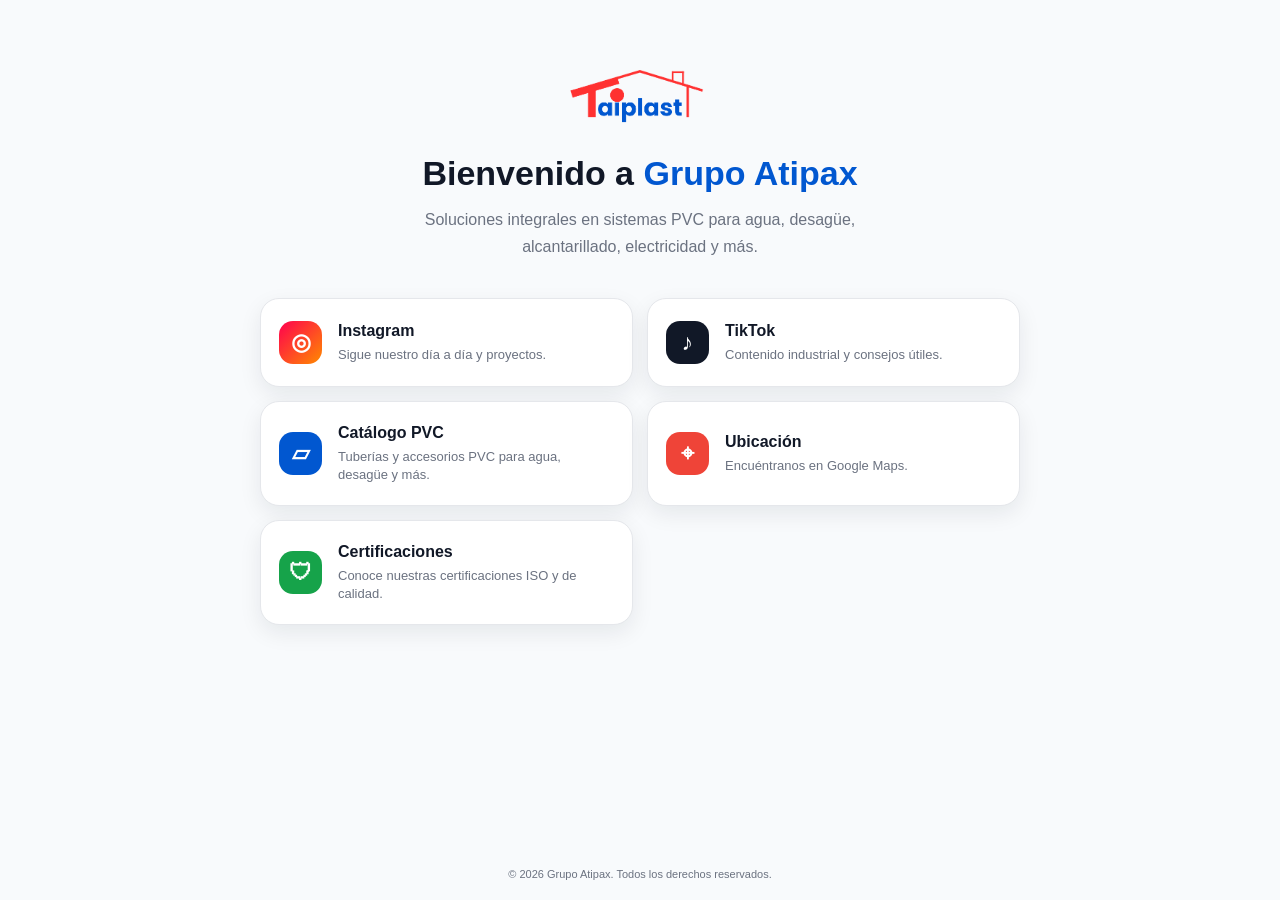
==== index.html @ 7e50f28f "Publica catalogo web de Taiplast" ====
<!DOCTYPE html>
<html lang="es">
<head>
  <meta charset="UTF-8" />
  <meta name="viewport" content="width=device-width, initial-scale=1.0" />
  <title>Grupo Atipax</title>
  <link rel="stylesheet" href="Style/Index.css" />
</head>
<body>
  <main class="page">
    <section class="hero">
      <img src="img/logo taiplast.png" alt="Grupo Atipax" class="logo" />

      <h1>Bienvenido a <span>Grupo Atipax</span></h1>
      <p>
        Soluciones integrales en sistemas PVC para agua, desagüe,
        alcantarillado, electricidad y más.
      </p>
    </section>

    <section class="menu">
      <a class="card instagram" href="https://www.instagram.com/taiplast.pvc/">
        <div class="icon">◎</div>
        <div>
          <h2>Instagram</h2>
          <p>Sigue nuestro día a día y proyectos.</p>
        </div>
      </a>

      <a class="card tiktok" href="https://www.tiktok.com/@taiplast">
        <div class="icon">♪</div>
        <div>
          <h2>TikTok</h2>
          <p>Contenido industrial y consejos útiles.</p>
        </div>
      </a>

      <a class="card catalogo" href="Catalogo.html">
        <div class="icon">▱</div>
        <div>
          <h2>Catálogo PVC</h2>
          <p>Tuberías y accesorios PVC para agua, desagüe y más.</p>
        </div>
      </a>

      <a class="card ubicacion" href="https://maps.app.goo.gl/5tgSD6Tb9HavSkV97">
        <div class="icon">⌖</div>
        <div>
          <h2>Ubicación</h2>
          <p>Encuéntranos en Google Maps.</p>
        </div>
      </a>
      <a class="card certificados" href="Certificaciones.html">
        <div class="icon">🛡</div>
        <div>
          <h2>Certificaciones</h2>
          <p>Conoce nuestras certificaciones ISO y de calidad.</p>
        </div>
      </a>
    </section>

    <footer>
      © 2026 Grupo Atipax. Todos los derechos reservados.
    </footer>
  </main>
</body>
</html>
---- Style/Index.css ----
* {
  box-sizing: border-box;
  margin: 0;
  padding: 0;
}

body {
  font-family: Arial, Helvetica, sans-serif;
  background: #f8fafc;
  color: #111827;
}

.page {
  width: 100%;
  min-height: 100vh;
  padding: 54px 24px 20px;
  display: flex;
  flex-direction: column;
  align-items: center;
}

.hero {
  text-align: center;
  max-width: 340px;
}

.logo {
  width: 145px;
  margin-bottom: 16px;
}

h1 {
  font-size: 26px;
  line-height: 1.08;
  font-weight: 800;
  margin-bottom: 14px;
}

h1 span {
  color: #0157d0;
}

.hero p {
  font-size: 14px;
  line-height: 1.7;
  color: #6b7280;
}

.menu {
  width: 100%;
  max-width: 345px;
  margin-top: 38px;
  display: grid;
  gap: 14px;
}

.card {
  background: white;
  border: 1px solid #e5e7eb;
  border-radius: 19px;
  padding: 22px 18px;
  display: flex;
  align-items: center;
  gap: 16px;
  text-decoration: none;
  color: inherit;
  box-shadow: 0 8px 22px rgba(15, 23, 42, 0.08);
}

.card:hover {
  transform: translateY(-2px);
}

.icon {
  width: 43px;
  height: 43px;
  border-radius: 14px;
  display: grid;
  place-items: center;
  color: white;
  font-size: 23px;
  flex-shrink: 0;
  font-weight: bold;
}

.instagram .icon {
  background: linear-gradient(135deg, #ff004f, #ff8a00);
}

.tiktok .icon {
  background: #111827;
}

.catalogo .icon {
  background: #0157d0;
}

.ferreteria .icon {
  background: #ff123c;
}

.whatsapp .icon {
  background: #25d366;
}

.ubicacion .icon {
  background: #ef4438;
}

.certificados .icon{
    background:#16a34a;
    color:#fff;
}

.card h2 {
  font-size: 16px;
  margin-bottom: 6px;
}

.card p {
  font-size: 13px;
  line-height: 1.35;
  color: #6b7280;
}

footer {
  margin-top: auto;
  padding-top: 72px;
  font-size: 11px;
  color: #6b7280;
  text-align: center;
}

/* Computadora */
@media (min-width: 768px) {
  .page {
    padding-top: 70px;
  }

  .hero {
    max-width: 520px;
  }

  .logo {
    width: 170px;
  }

  h1 {
    font-size: 34px;
  }

  .hero p {
    font-size: 16px;
  }

  .menu {
    max-width: 760px;
    grid-template-columns: repeat(2, 1fr);
  }
}
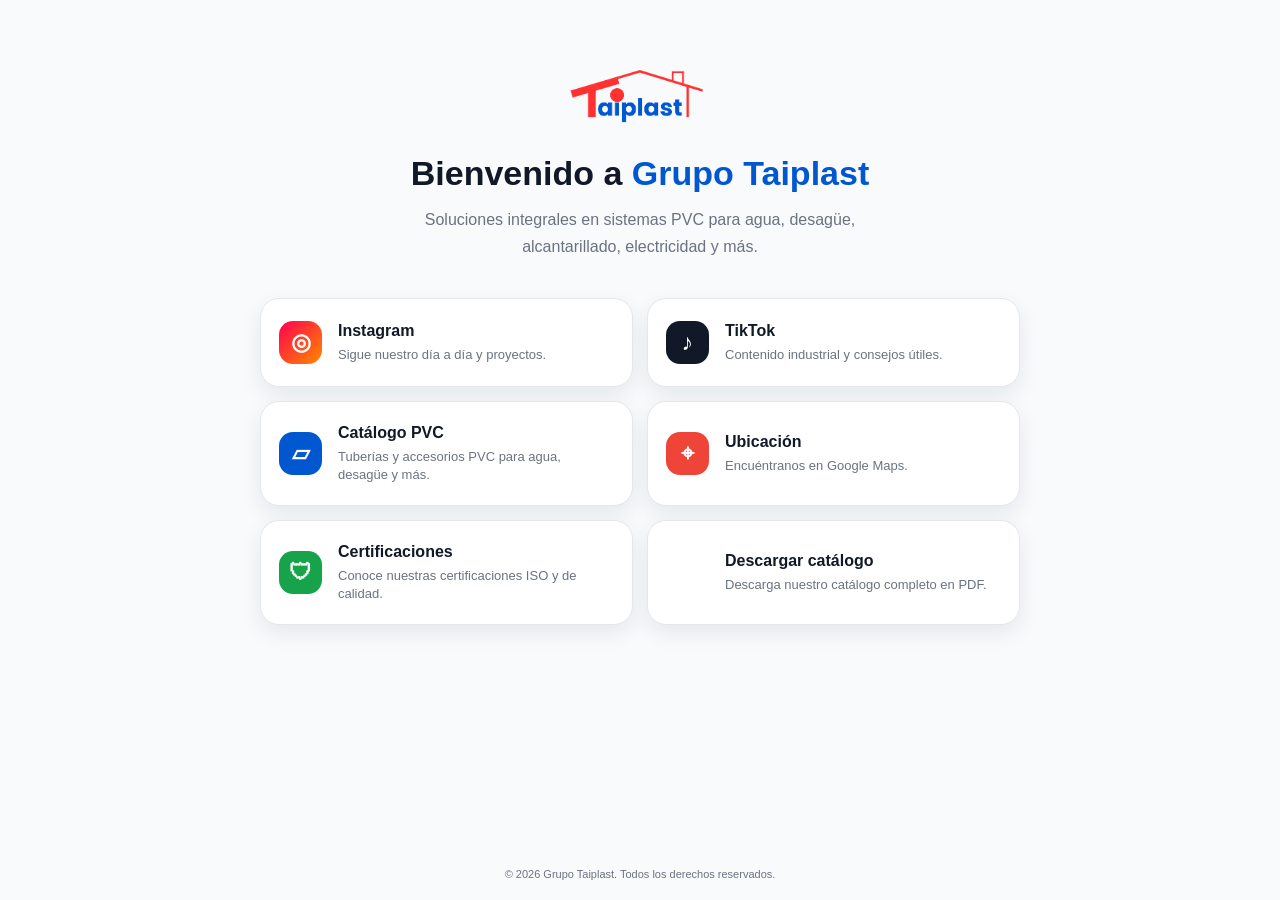
==== commit 988a6503: "Actualiza catalogo y agrega nuevas mejoras" ====
--- a/index.html
+++ b/index.html
@@ -3,15 +3,20 @@
 <head>
   <meta charset="UTF-8" />
   <meta name="viewport" content="width=device-width, initial-scale=1.0" />
-  <title>Grupo Atipax</title>
+
+  <title>Grupo Taiplast</title>
+
+  <link rel="icon" type="image/png" href="img/LOGO.png" />
+  <link rel="apple-touch-icon" href="img/LOGO.png" />
+
   <link rel="stylesheet" href="Style/Index.css" />
 </head>
 <body>
   <main class="page">
     <section class="hero">
-      <img src="img/logo taiplast.png" alt="Grupo Atipax" class="logo" />
+      <img src="img/logo taiplast.png" alt="Grupo Taiplast" class="logo" />
 
-      <h1>Bienvenido a <span>Grupo Atipax</span></h1>
+      <h1>Bienvenido a <span>Grupo Taiplast</span></h1>
       <p>
         Soluciones integrales en sistemas PVC para agua, desagüe,
         alcantarillado, electricidad y más.
@@ -27,7 +32,7 @@
         </div>
       </a>
 
-      <a class="card tiktok" href="https://www.tiktok.com/@taiplast">
+      <a class="card tiktok" href="https://www.tiktok.com/@taiplastsac?is_from_webapp=1&sender_device=pc">
         <div class="icon">♪</div>
         <div>
           <h2>TikTok</h2>
@@ -57,10 +62,20 @@
           <p>Conoce nuestras certificaciones ISO y de calidad.</p>
         </div>
       </a>
+
+      <a class="card descargar-catalogo"
+        href="CATALOGO 2026_TAIPLAST PVC.pdf"
+        download>
+        <div class="icon">↓</div>
+        <div>
+          <h2>Descargar catálogo</h2>
+          <p>Descarga nuestro catálogo completo en PDF.</p>
+        </div>
+      </a>
     </section>
 
     <footer>
-      © 2026 Grupo Atipax. Todos los derechos reservados.
+      © 2026 Grupo Taiplast. Todos los derechos reservados.
     </footer>
   </main>
 </body>
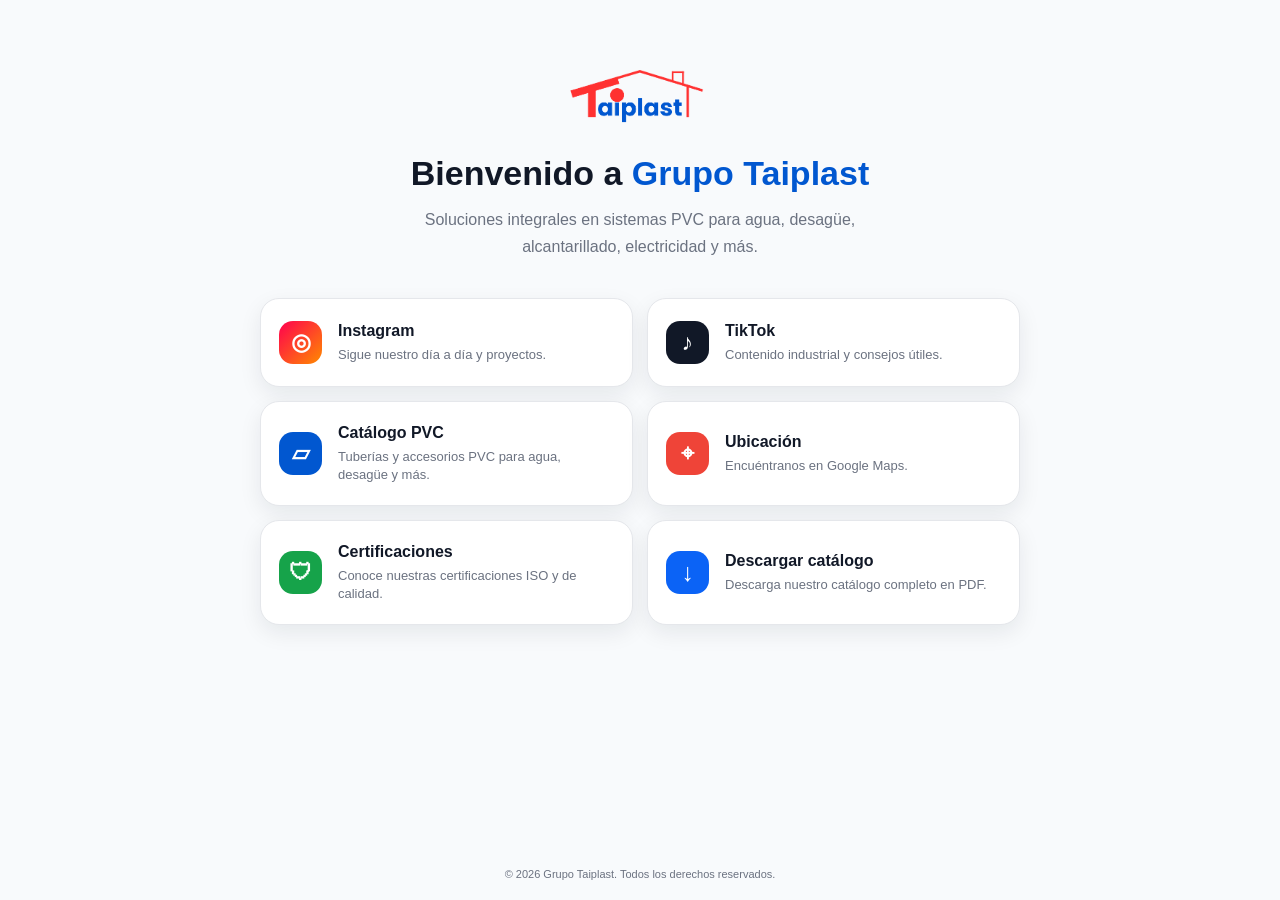
==== commit 4e69606a: "drive" ====
--- a/index.html
+++ b/index.html
@@ -64,8 +64,7 @@
       </a>
 
       <a class="card descargar-catalogo"
-        href="CATALOGO 2026_TAIPLAST PVC.pdf"
-        download>
+        href="https://drive.google.com/file/d/1gCUSAavzsFdnj5ea0B_PqpP_JM-GCF-b/view?usp=sharing" target="_blank" rel="noopener">
         <div class="icon">↓</div>
         <div>
           <h2>Descargar catálogo</h2>
--- a/Style/Index.css
+++ b/Style/Index.css
@@ -52,6 +52,13 @@
   margin-top: 38px;
   display: grid;
   gap: 14px;
+}
+
+.descargar-catalogo .icon {
+    background: #0B63F6;
+    color: white;
+    font-size: 25px;
+    font-weight: 700;
 }
 
 .card {
